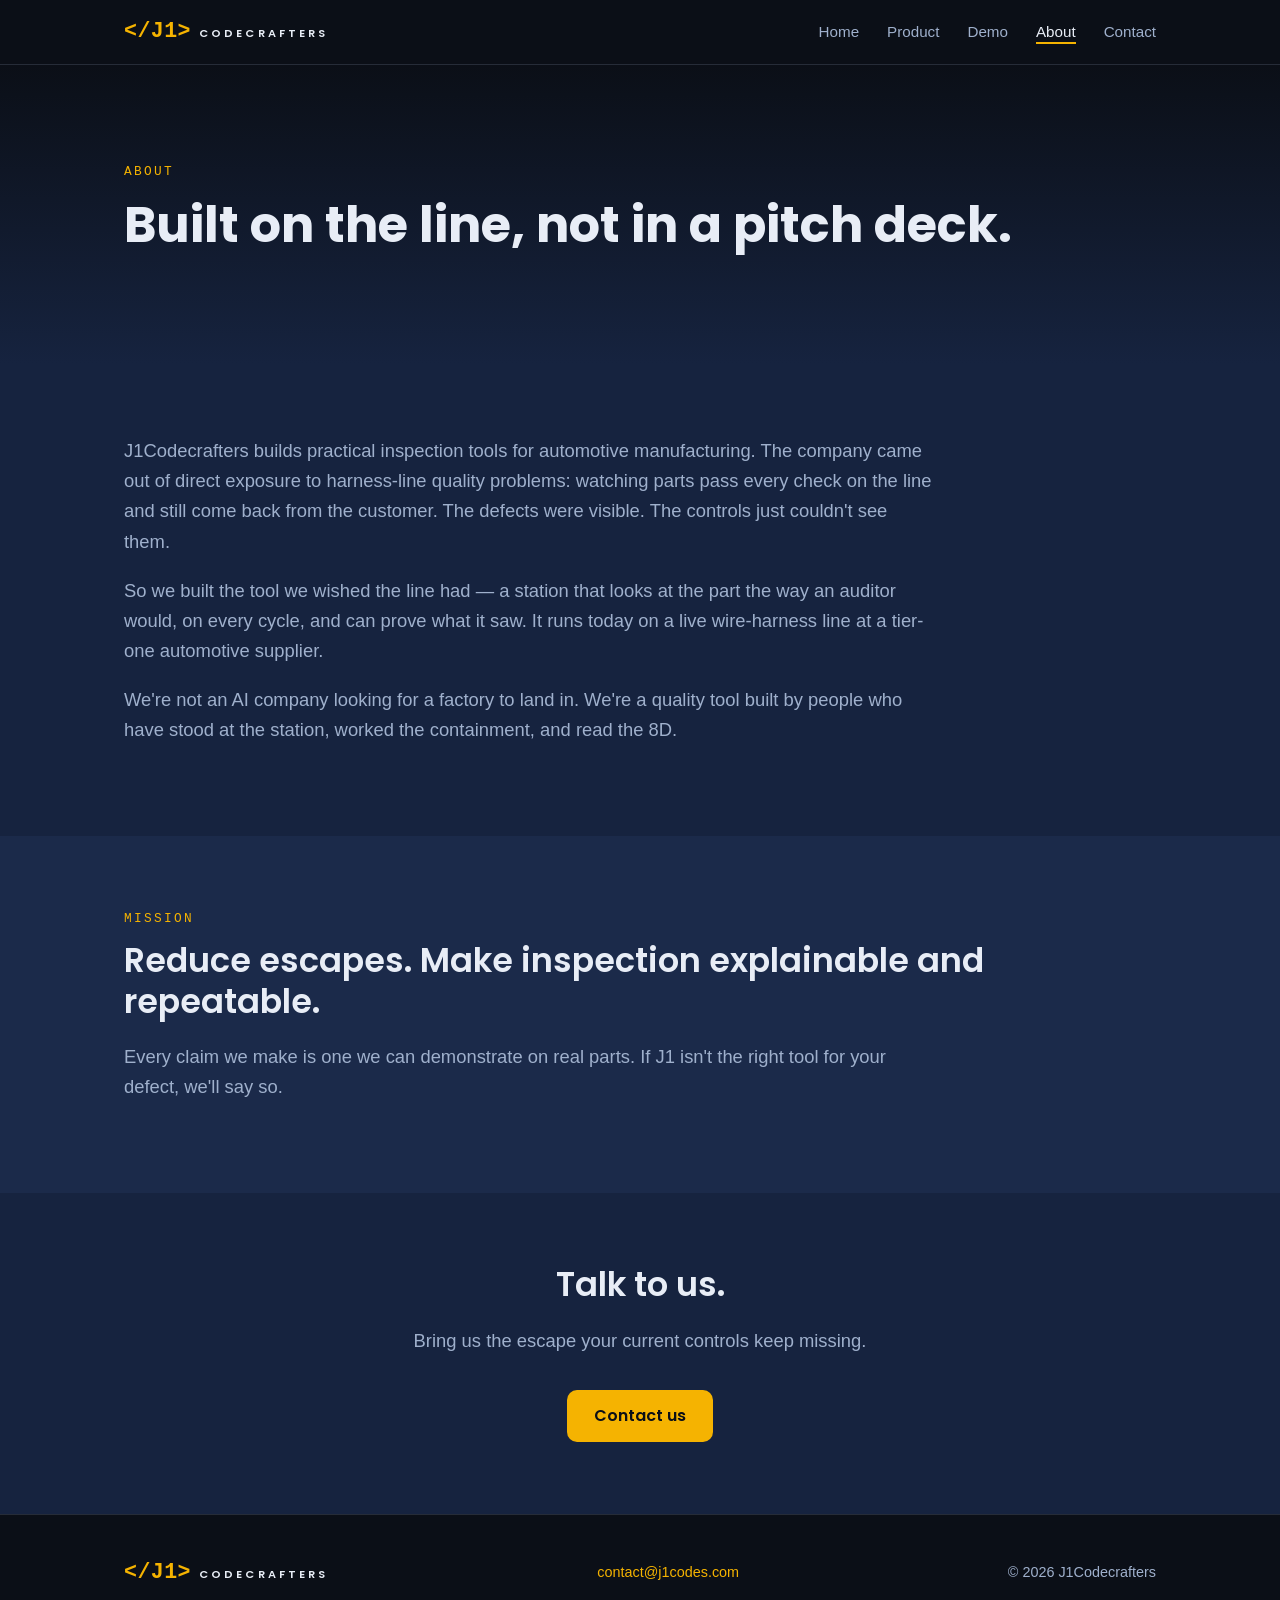
==== about.html @ c3743c72 "Initial J1Codes marketing site (5 pages, static, Cloudflare Pages ready) Co-Authored-By: Claude Fabl" ====
<!DOCTYPE html>
<html lang="en">
<head>
  <meta charset="UTF-8">
  <meta name="viewport" content="width=device-width, initial-scale=1.0">
  <title>About — J1Codecrafters</title>
  <meta name="description" content="J1Codecrafters builds practical inspection tools for automotive manufacturing, born from direct exposure to harness-line quality problems.">

  <!-- Open Graph -->
  <meta property="og:title" content="About J1Codecrafters">
  <meta property="og:description" content="Practical inspection tools for automotive manufacturing, born on the harness line.">
  <meta property="og:image" content="/assets/og-image.png"><!-- REPLACE: supply real OG image -->
  <meta property="og:type" content="website">

  <link rel="icon" type="image/svg+xml" href="assets/favicon.svg">
  <link rel="preconnect" href="https://fonts.googleapis.com">
  <link rel="preconnect" href="https://fonts.gstatic.com" crossorigin>
  <link href="https://fonts.googleapis.com/css2?family=Poppins:wght@400;600;700&display=swap" rel="stylesheet">
  <link rel="stylesheet" href="styles.css">
</head>
<body>

  <!-- ===== Header / nav (shared across pages) ===== -->
  <header class="site-header">
    <div class="site-header__inner">
      <a class="wordmark" href="index.html" aria-label="J1Codecrafters home">
        <span class="wordmark__code">&lt;/J1&gt;</span>
        <span class="wordmark__name">Codecrafters</span>
      </a>
      <button class="nav-toggle" aria-expanded="false" aria-controls="site-nav" aria-label="Toggle navigation">&#9776;</button>
      <nav class="site-nav" id="site-nav" aria-label="Main">
        <ul>
          <li><a href="index.html">Home</a></li>
          <li><a href="product.html">Product</a></li>
          <li><a href="demo.html">Demo</a></li>
          <li><a href="about.html" aria-current="page">About</a></li>
          <li><a href="contact.html">Contact</a></li>
        </ul>
      </nav>
    </div>
  </header>

  <main>

    <!-- ===== Page intro ===== -->
    <section class="hero">
      <div class="container">
        <p class="section-kicker">About</p>
        <h1>Built on the line, not in a pitch deck.</h1>
      </div>
    </section>

    <!-- ===== Story ===== -->
    <section class="section">
      <div class="container">
        <p class="lead">J1Codecrafters builds practical inspection tools for automotive manufacturing. The company came out of direct exposure to harness-line quality problems: watching parts pass every check on the line and still come back from the customer. The defects were visible. The controls just couldn't see them.</p>
        <p class="lead">So we built the tool we wished the line had — a station that looks at the part the way an auditor would, on every cycle, and can prove what it saw. It runs today on a live wire-harness line at a tier-one automotive supplier.</p>
        <p class="lead">We're not an AI company looking for a factory to land in. We're a quality tool built by people who have stood at the station, worked the containment, and read the 8D.</p>
      </div>
    </section>

    <!-- ===== Mission ===== -->
    <section class="section section--deep">
      <div class="container">
        <p class="section-kicker">Mission</p>
        <h2>Reduce escapes. Make inspection explainable and repeatable.</h2>
        <p class="lead">Every claim we make is one we can demonstrate on real parts. If J1 isn't the right tool for your defect, we'll say so.</p>
      </div>
    </section>

    <!-- ===== CTA ===== -->
    <section class="section cta-band">
      <div class="container">
        <h2>Talk to us.</h2>
        <p class="lead">Bring us the escape your current controls keep missing.</p>
        <a class="btn btn--primary" href="contact.html">Contact us</a>
      </div>
    </section>

  </main>

  <!-- ===== Footer (shared across pages) ===== -->
  <footer class="site-footer">
    <div class="site-footer__inner">
      <a class="wordmark" href="index.html" aria-label="J1Codecrafters home">
        <span class="wordmark__code">&lt;/J1&gt;</span>
        <span class="wordmark__name">Codecrafters</span>
      </a>
      <p><a href="mailto:contact@j1codes.com">contact@j1codes.com</a></p>
      <p>&copy; 2026 J1Codecrafters</p>
    </div>
  </footer>

  <script src="main.js"></script>
</body>
</html>
---- styles.css ----
/* ============================================================
   J1Codecrafters — shared stylesheet
   Palette:
     navy        #16233f  (page background / dark sections)
     navy-deep   #1b2a4a  (cards, alternate sections)
     near-black  #0b0f17  (header, footer, hero depth)
     ink         #e8edf6  (primary text)
     muted       #9fb0cc  (secondary text)
     accent      #f5b301  (gold — CTAs, wordmark, highlights)
     success     #1d9e75  (green — pass / confirmation)
   ============================================================ */

:root {
  --navy: #16233f;
  --navy-deep: #1b2a4a;
  --near-black: #0b0f17;
  --ink: #e8edf6;
  --muted: #9fb0cc;
  --accent: #f5b301;
  --success: #1d9e75;
  --border: rgba(159, 176, 204, 0.18);
  --radius: 10px;
  --font-heading: "Poppins", -apple-system, BlinkMacSystemFont, "Segoe UI", sans-serif;
  --font-body: -apple-system, BlinkMacSystemFont, "Segoe UI", Roboto, Helvetica, Arial, sans-serif;
  --font-mono: "SFMono-Regular", Consolas, "Liberation Mono", Menlo, monospace;
}

* { box-sizing: border-box; }

html { scroll-behavior: smooth; }

body {
  margin: 0;
  background: var(--navy);
  color: var(--ink);
  font-family: var(--font-body);
  font-size: 1.0625rem;
  line-height: 1.65;
  -webkit-font-smoothing: antialiased;
}

h1, h2, h3, h4 {
  font-family: var(--font-heading);
  line-height: 1.2;
  margin: 0 0 0.6em;
}

h1 { font-size: clamp(2rem, 5vw, 3.1rem); font-weight: 700; }
h2 { font-size: clamp(1.5rem, 3.5vw, 2.1rem); font-weight: 600; }
h3 { font-size: 1.2rem; font-weight: 600; }

p { margin: 0 0 1em; }

a { color: var(--accent); text-decoration: none; }
a:hover { text-decoration: underline; }

img { max-width: 100%; height: auto; }

/* ---------- Layout helpers ---------- */

.container {
  max-width: 1080px;
  margin: 0 auto;
  padding: 0 1.5rem;
}

.section {
  padding: 4.5rem 0;
}

.section--deep { background: var(--navy-deep); }
.section--dark { background: var(--near-black); }

.section-kicker {
  font-family: var(--font-mono);
  font-size: 0.8rem;
  letter-spacing: 0.18em;
  text-transform: uppercase;
  color: var(--accent);
  margin-bottom: 0.75rem;
}

.lead {
  font-size: 1.15rem;
  color: var(--muted);
  max-width: 44em;
}

/* ---------- Wordmark ---------- */

.wordmark {
  display: inline-flex;
  align-items: baseline;
  gap: 0.5rem;
  text-decoration: none !important;
}

.wordmark__code {
  font-family: var(--font-mono);
  font-weight: 700;
  font-size: 1.35rem;
  color: var(--accent);
  letter-spacing: 0.02em;
}

.wordmark__name {
  font-family: var(--font-heading);
  font-size: 0.7rem;
  font-weight: 600;
  letter-spacing: 0.28em;
  color: var(--ink);
  text-transform: uppercase;
}

/* ---------- Header / nav ---------- */

.site-header {
  background: var(--near-black);
  border-bottom: 1px solid var(--border);
  position: sticky;
  top: 0;
  z-index: 50;
}

.site-header__inner {
  display: flex;
  align-items: center;
  justify-content: space-between;
  padding: 0.9rem 1.5rem;
  max-width: 1080px;
  margin: 0 auto;
}

.site-nav ul {
  display: flex;
  gap: 1.75rem;
  list-style: none;
  margin: 0;
  padding: 0;
}

.site-nav a {
  color: var(--muted);
  font-size: 0.95rem;
  font-weight: 500;
}

.site-nav a:hover,
.site-nav a[aria-current="page"] {
  color: var(--ink);
  text-decoration: none;
}

.site-nav a[aria-current="page"] {
  border-bottom: 2px solid var(--accent);
  padding-bottom: 2px;
}

/* Mobile nav toggle (hidden on desktop) */
.nav-toggle {
  display: none;
  background: none;
  border: 1px solid var(--border);
  border-radius: 6px;
  color: var(--ink);
  font-size: 1.3rem;
  line-height: 1;
  padding: 0.35rem 0.6rem;
  cursor: pointer;
}

@media (max-width: 720px) {
  .nav-toggle { display: block; }

  .site-nav {
    display: none;
    position: absolute;
    top: 100%;
    left: 0;
    right: 0;
    background: var(--near-black);
    border-bottom: 1px solid var(--border);
  }

  .site-nav.is-open { display: block; }

  .site-nav ul {
    flex-direction: column;
    gap: 0;
    padding: 0.5rem 0;
  }

  .site-nav a {
    display: block;
    padding: 0.85rem 1.5rem;
  }

  .site-nav a[aria-current="page"] {
    border-bottom: none;
    border-left: 3px solid var(--accent);
    padding-left: calc(1.5rem - 3px);
  }
}

/* ---------- Buttons ---------- */

.btn {
  display: inline-block;
  font-family: var(--font-heading);
  font-weight: 600;
  font-size: 1rem;
  padding: 0.8rem 1.7rem;
  border-radius: var(--radius);
  text-decoration: none !important;
  transition: transform 0.12s ease, opacity 0.12s ease;
}

.btn:hover { transform: translateY(-1px); }

.btn--primary {
  background: var(--accent);
  color: var(--near-black);
}

.btn--secondary {
  border: 1px solid var(--border);
  color: var(--ink);
}

.btn--secondary:hover { border-color: var(--muted); }

/* ---------- Hero ---------- */

.hero {
  background: linear-gradient(180deg, var(--near-black) 0%, var(--navy) 100%);
  padding: 6rem 0 5rem;
}

.hero h1 { max-width: 18em; }

.hero .lead { margin-bottom: 2rem; }

.hero__actions {
  display: flex;
  gap: 1rem;
  flex-wrap: wrap;
}

/* ---------- Cards / grids ---------- */

.card-grid {
  display: grid;
  grid-template-columns: repeat(auto-fit, minmax(260px, 1fr));
  gap: 1.5rem;
  margin-top: 2rem;
}

.card {
  background: var(--navy-deep);
  border: 1px solid var(--border);
  border-radius: var(--radius);
  padding: 1.75rem;
}

.section--deep .card { background: var(--navy); }

.card h3 { color: var(--ink); }
.card p { color: var(--muted); margin-bottom: 0; }

.card__icon {
  font-family: var(--font-mono);
  font-size: 1.4rem;
  color: var(--accent);
  margin-bottom: 0.75rem;
}

/* ---------- Problem list ---------- */

.defect-list {
  list-style: none;
  padding: 0;
  margin: 2rem 0 0;
  display: grid;
  gap: 1rem;
  max-width: 46em;
}

.defect-list li {
  padding: 1rem 1.25rem;
  background: var(--navy-deep);
  border-left: 3px solid var(--accent);
  border-radius: 0 var(--radius) var(--radius) 0;
  color: var(--muted);
}

.defect-list li strong { color: var(--ink); }

/* ---------- Credibility strip ---------- */

.cred-strip {
  text-align: center;
  padding: 2.75rem 1.5rem;
  background: var(--near-black);
  border-top: 1px solid var(--border);
  border-bottom: 1px solid var(--border);
}

.cred-strip p {
  margin: 0;
  font-family: var(--font-heading);
  font-size: 1.15rem;
  color: var(--ink);
}

.cred-strip .cred-strip__mark { color: var(--success); margin-right: 0.5rem; }

/* ---------- CTA band ---------- */

.cta-band { text-align: center; }
.cta-band .lead { margin-left: auto; margin-right: auto; }
.cta-band .btn { margin-top: 1rem; }

/* ---------- Product page ---------- */

.principle {
  border: 1px solid var(--border);
  border-radius: var(--radius);
  padding: 2rem;
  background: var(--near-black);
  margin-top: 2rem;
}

.principle blockquote {
  margin: 0;
  font-family: var(--font-heading);
  font-size: 1.25rem;
  line-height: 1.5;
  color: var(--ink);
}

.check-list {
  list-style: none;
  padding: 0;
  margin: 1.5rem 0 0;
  display: grid;
  grid-template-columns: repeat(auto-fit, minmax(240px, 1fr));
  gap: 0.75rem;
}

.check-list li {
  color: var(--muted);
  padding-left: 1.6rem;
  position: relative;
}

.check-list li::before {
  content: "✓";
  position: absolute;
  left: 0;
  color: var(--success);
  font-weight: 700;
}

/* ---------- Demo page video placeholders ---------- */

.video-grid {
  display: grid;
  gap: 2.5rem;
  margin-top: 2.5rem;
}

.video-slot { max-width: 760px; }

.video-slot__frame {
  aspect-ratio: 16 / 9;
  background:
    radial-gradient(ellipse at center, rgba(245, 179, 1, 0.06) 0%, transparent 65%),
    var(--near-black);
  border: 1px solid var(--border);
  border-radius: var(--radius);
  display: flex;
  align-items: center;
  justify-content: center;
  flex-direction: column;
  gap: 0.75rem;
}

.video-slot__play {
  width: 64px;
  height: 64px;
  border-radius: 50%;
  border: 2px solid var(--accent);
  display: flex;
  align-items: center;
  justify-content: center;
}

.video-slot__play::after {
  content: "";
  display: block;
  margin-left: 5px;
  border-left: 18px solid var(--accent);
  border-top: 11px solid transparent;
  border-bottom: 11px solid transparent;
}

.video-slot__coming {
  font-family: var(--font-mono);
  font-size: 0.75rem;
  letter-spacing: 0.15em;
  text-transform: uppercase;
  color: var(--muted);
}

.video-slot figcaption {
  margin-top: 0.9rem;
  color: var(--muted);
  font-size: 0.95rem;
}

.video-slot figcaption strong { color: var(--ink); }

/* ---------- Contact form ---------- */

.contact-grid {
  display: grid;
  grid-template-columns: 1.2fr 0.8fr;
  gap: 3rem;
  margin-top: 2rem;
}

@media (max-width: 720px) {
  .contact-grid { grid-template-columns: 1fr; }
}

.contact-form label {
  display: block;
  font-weight: 600;
  font-size: 0.9rem;
  margin-bottom: 0.35rem;
}

.contact-form input,
.contact-form textarea {
  width: 100%;
  background: var(--near-black);
  border: 1px solid var(--border);
  border-radius: 8px;
  color: var(--ink);
  font-family: var(--font-body);
  font-size: 1rem;
  padding: 0.75rem 0.9rem;
  margin-bottom: 1.25rem;
}

.contact-form input:focus,
.contact-form textarea:focus {
  outline: 2px solid var(--accent);
  outline-offset: 1px;
  border-color: transparent;
}

.contact-form textarea { min-height: 150px; resize: vertical; }

.contact-aside {
  color: var(--muted);
}

.contact-aside h3 { color: var(--ink); }

/* ---------- Footer ---------- */

.site-footer {
  background: var(--near-black);
  border-top: 1px solid var(--border);
  padding: 2.5rem 0;
  margin-top: 0;
}

.site-footer__inner {
  max-width: 1080px;
  margin: 0 auto;
  padding: 0 1.5rem;
  display: flex;
  align-items: center;
  justify-content: space-between;
  gap: 1.5rem;
  flex-wrap: wrap;
}

.site-footer p {
  margin: 0;
  color: var(--muted);
  font-size: 0.9rem;
}
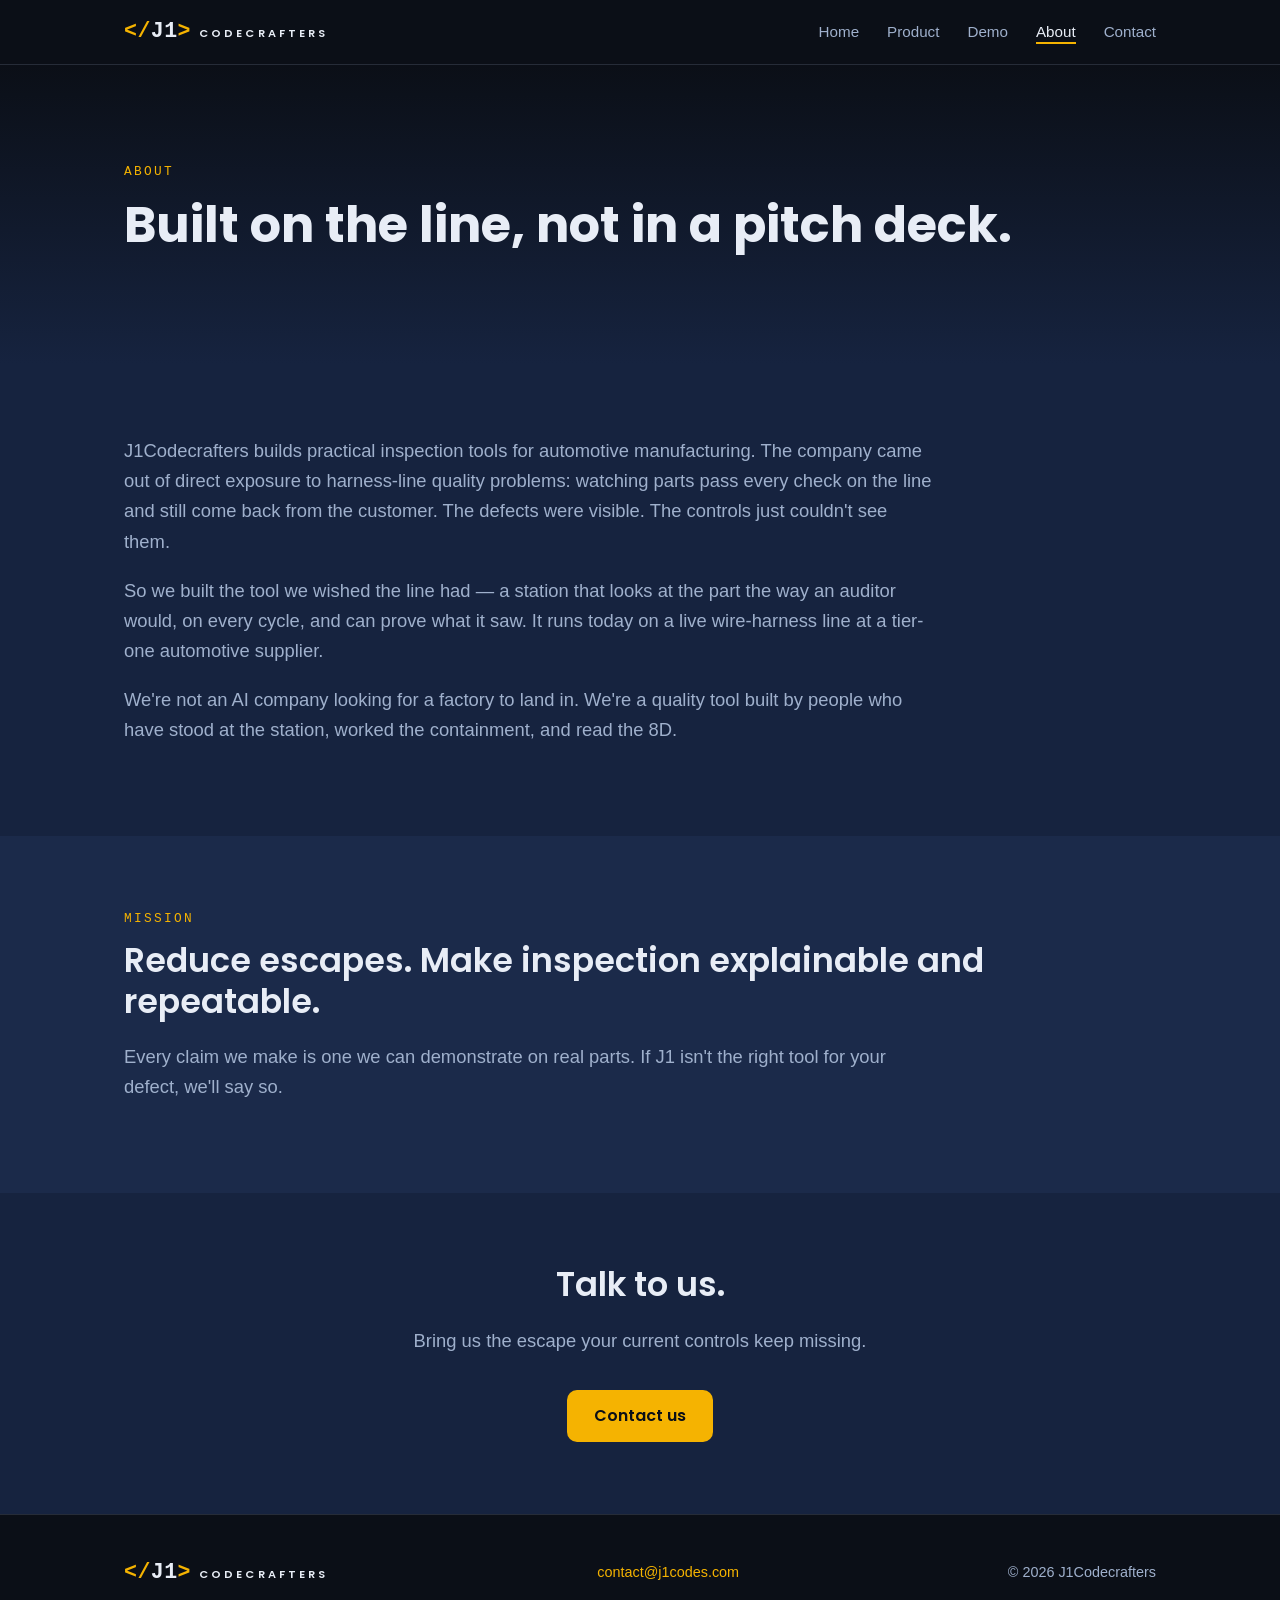
==== commit d11635d4: "Two-tone wordmark, contact privacy note, AJAX form submit, README lint fix Co-Authored-By: Claude Fa" ====
--- a/about.html
+++ b/about.html
@@ -24,7 +24,7 @@
   <header class="site-header">
     <div class="site-header__inner">
       <a class="wordmark" href="index.html" aria-label="J1Codecrafters home">
-        <span class="wordmark__code">&lt;/J1&gt;</span>
+        <span class="wordmark__code">&lt;/<span class="wordmark__j1">J1</span>&gt;</span>
         <span class="wordmark__name">Codecrafters</span>
       </a>
       <button class="nav-toggle" aria-expanded="false" aria-controls="site-nav" aria-label="Toggle navigation">&#9776;</button>
@@ -83,7 +83,7 @@
   <footer class="site-footer">
     <div class="site-footer__inner">
       <a class="wordmark" href="index.html" aria-label="J1Codecrafters home">
-        <span class="wordmark__code">&lt;/J1&gt;</span>
+        <span class="wordmark__code">&lt;/<span class="wordmark__j1">J1</span>&gt;</span>
         <span class="wordmark__name">Codecrafters</span>
       </a>
       <p><a href="mailto:contact@j1codes.com">contact@j1codes.com</a></p>
--- a/styles.css
+++ b/styles.css
@@ -99,9 +99,11 @@
   font-family: var(--font-mono);
   font-weight: 700;
   font-size: 1.35rem;
-  color: var(--accent);
+  color: var(--accent); /* brackets and slash — gold frames the white J1 */
   letter-spacing: 0.02em;
 }
+
+.wordmark__j1 { color: var(--ink); }
 
 .wordmark__name {
   font-family: var(--font-heading);
@@ -468,6 +470,24 @@
 
 .contact-aside h3 { color: var(--ink); }
 
+.privacy-note {
+  font-size: 0.85rem;
+  color: var(--muted);
+  border-top: 1px solid var(--border);
+  padding-top: 1rem;
+  margin-top: 1.5rem;
+}
+
+/* Inline form submit result (hidden until main.js sets a state class) */
+.form-status {
+  display: none;
+  margin: 1rem 0 0;
+  font-size: 0.95rem;
+}
+
+.form-status--success { display: block; color: var(--success); }
+.form-status--error { display: block; color: var(--accent); }
+
 /* ---------- Footer ---------- */
 
 .site-footer {
